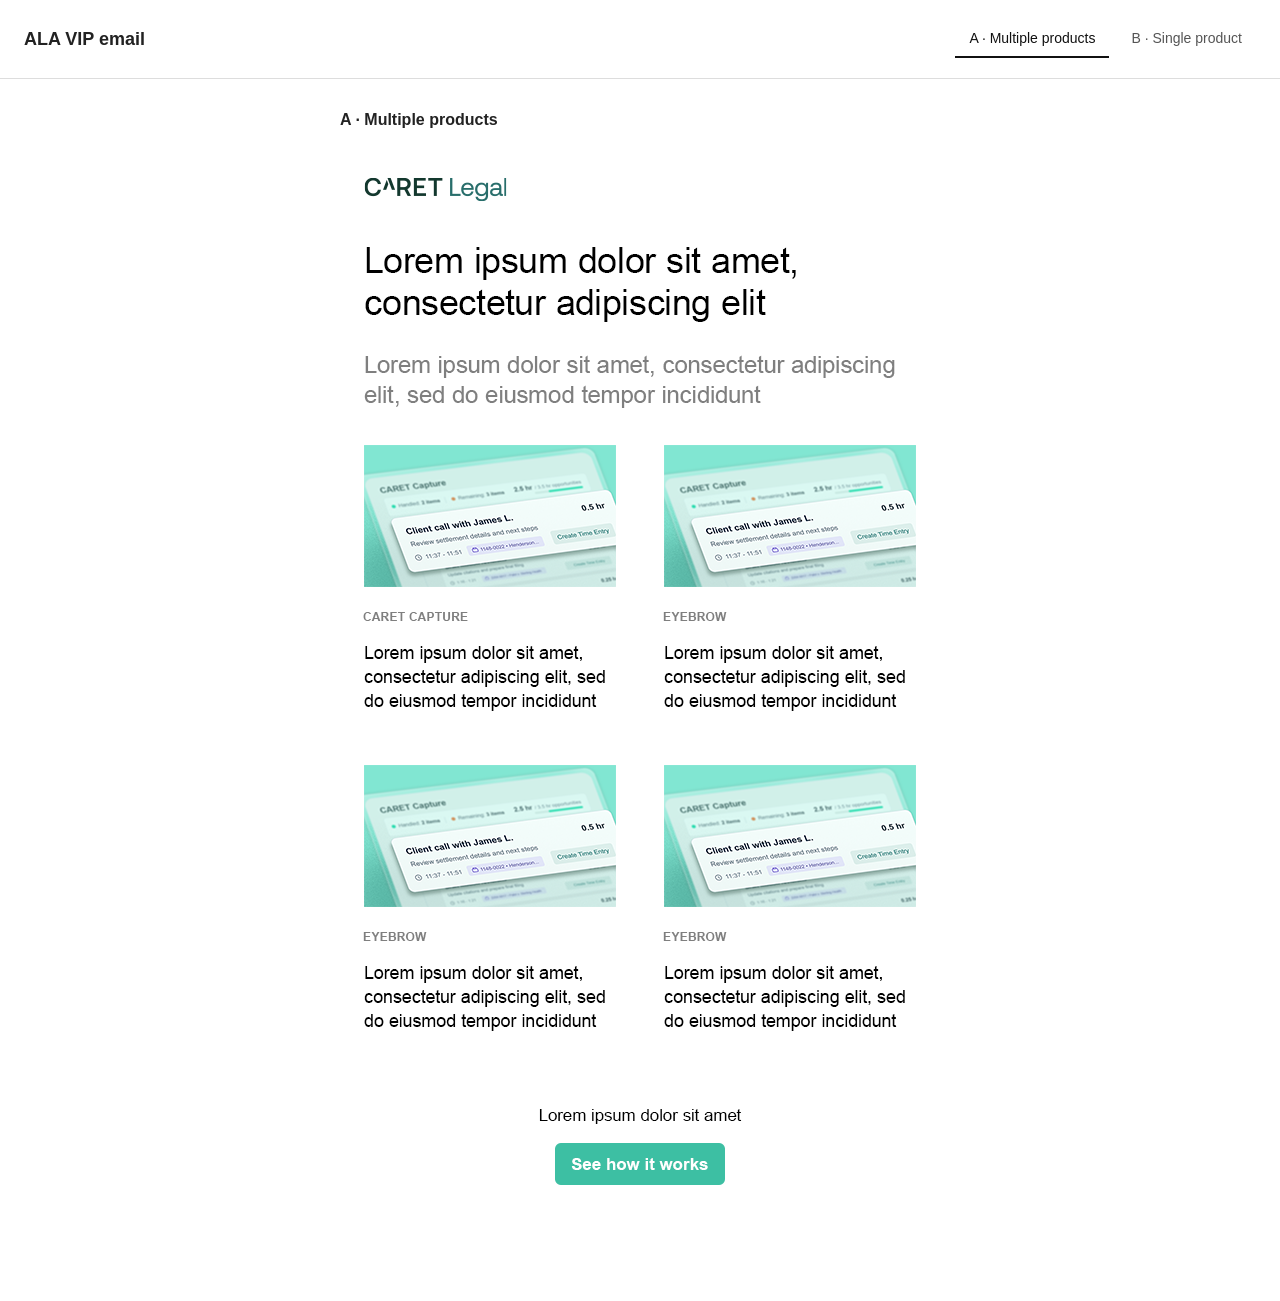
==== index.html @ 4cff4d51 "Add files via upload" ====
<!doctype html>
<html lang="en">
<head>
<meta charset="utf-8"><meta name="viewport" content="width=device-width, initial-scale=1">
<title>ALA VIP email review</title>
<meta name="description" content="ALA VIP email mockups: multiple products and single product.">
<link rel="icon" type="image/svg+xml" href="data:image/svg+xml,%3Csvg xmlns='http://www.w3.org/2000/svg' viewBox='0 0 32 32'%3E%3Crect x='3' y='7' width='26' height='18' rx='2' fill='white' stroke='%23222' stroke-width='2'/%3E%3Cpath d='m4 8 12 10L28 8' fill='none' stroke='%23222' stroke-width='2'/%3E%3C/svg%3E">
<link rel="stylesheet" href="styles.css?v=1">
</head>
<body>
<header><h1>ALA VIP email</h1><nav aria-label="Email mockups"><a href="#a" aria-current="page">A · Multiple products</a><a href="#b">B · Single product</a></nav></header>
<main><figure id="a"><figcaption>A · Multiple products</figcaption><img src="images/multiple-products-v1.png" width="600" height="1100" alt="ALA VIP email mockup A featuring multiple products"></figure><figure id="b" hidden><figcaption>B · Single product</figcaption><img src="images/single-product-v1.png" width="600" height="790" alt="ALA VIP email mockup B featuring a single product"></figure></main>
<script src="script.js?v=1"></script>
</body></html>
---- styles.css ----
*{box-sizing:border-box}body{margin:0;background:#fff;color:#222;font-family:Arial,Helvetica,sans-serif}header{border-bottom:1px solid #ddd;padding:20px 24px;display:flex;align-items:center;justify-content:space-between;gap:20px;flex-wrap:wrap}h1{font-size:18px;margin:0;font-weight:600}nav{display:flex;gap:8px;flex-wrap:wrap}nav a{display:inline-block;padding:10px 14px;color:#555;text-decoration:none;border-bottom:2px solid transparent;font-size:14px}nav a[aria-current=page]{color:#111;border-bottom-color:#111}nav a:focus-visible{outline:2px solid #222;outline-offset:3px}main{padding:32px 20px 48px}figure{margin:0 auto;max-width:600px}img{display:block;width:100%;height:auto}figcaption{font-size:16px;font-weight:600;margin:0 0 24px}figure[hidden]{display:none}@media(max-width:600px){header{padding:16px}nav a{padding:10px 8px}main{padding:24px 12px}}
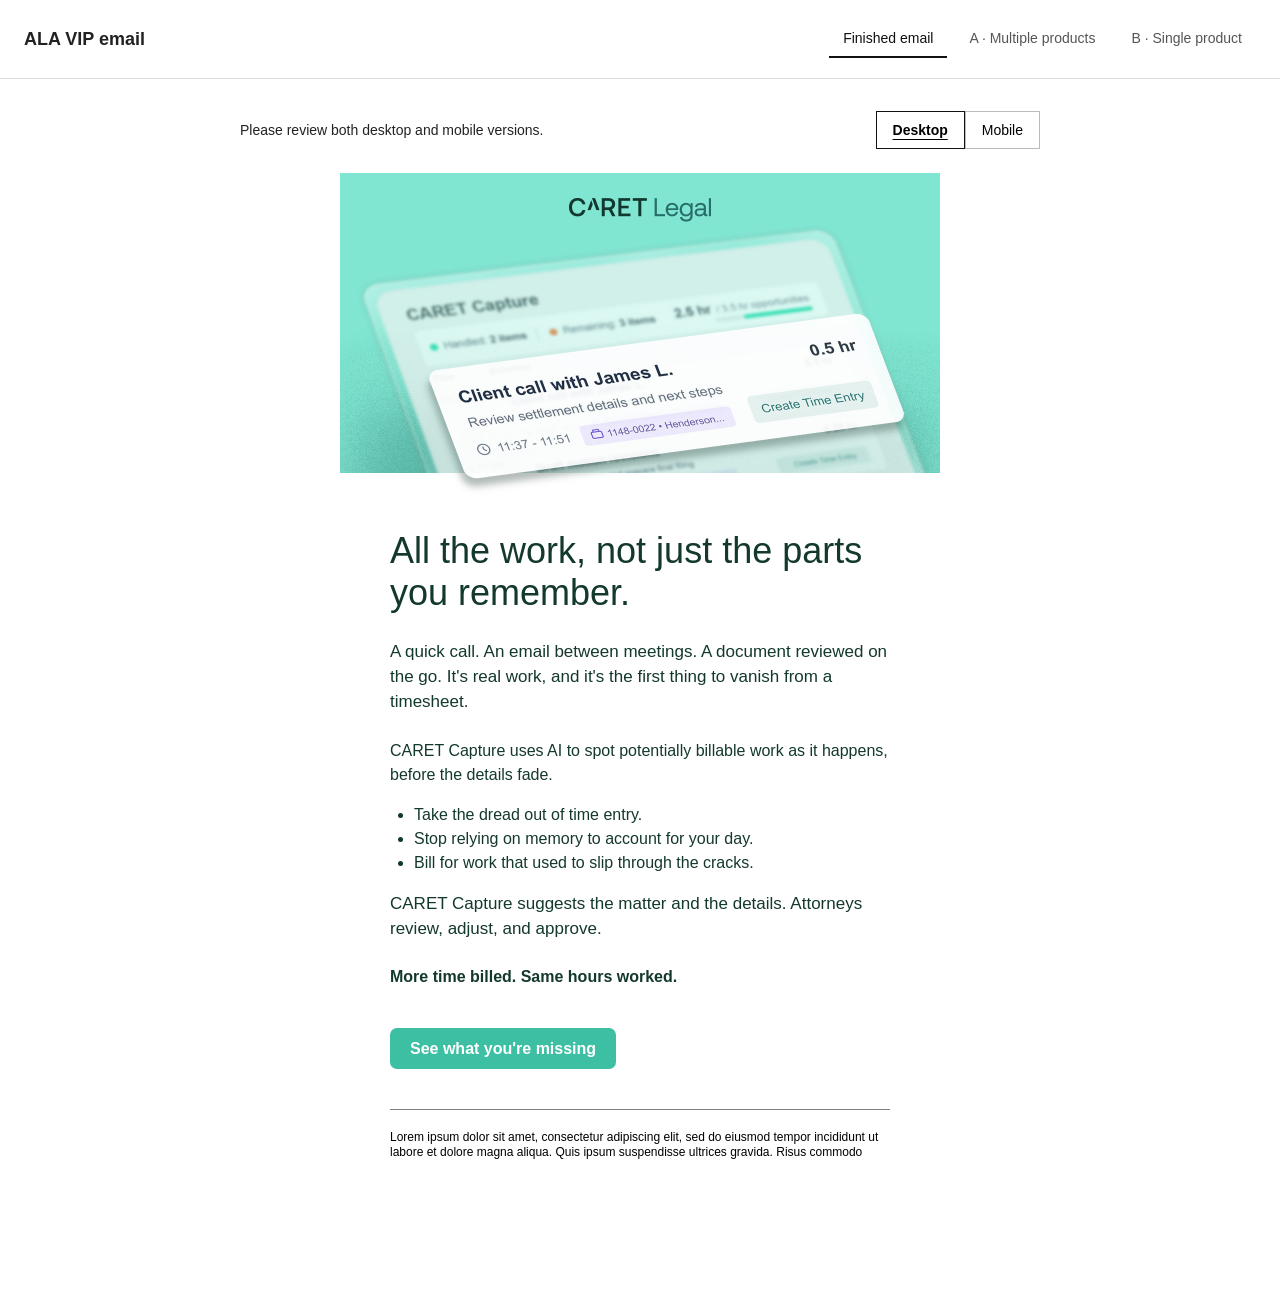
==== commit 8383dd5b: "Add files via upload" ====
--- a/index.html
+++ b/index.html
@@ -5,10 +5,10 @@
 <title>ALA VIP email review</title>
 <meta name="description" content="ALA VIP email mockups: multiple products and single product.">
 <link rel="icon" type="image/svg+xml" href="data:image/svg+xml,%3Csvg xmlns='http://www.w3.org/2000/svg' viewBox='0 0 32 32'%3E%3Crect x='3' y='7' width='26' height='18' rx='2' fill='white' stroke='%23222' stroke-width='2'/%3E%3Cpath d='m4 8 12 10L28 8' fill='none' stroke='%23222' stroke-width='2'/%3E%3C/svg%3E">
-<link rel="stylesheet" href="styles.css?v=1">
+<link rel="stylesheet" href="styles.css?v=2">
 </head>
 <body>
-<header><h1>ALA VIP email</h1><nav aria-label="Email mockups"><a href="#a" aria-current="page">A · Multiple products</a><a href="#b">B · Single product</a></nav></header>
-<main><figure id="a"><figcaption>A · Multiple products</figcaption><img src="images/multiple-products-v1.png" width="600" height="1100" alt="ALA VIP email mockup A featuring multiple products"></figure><figure id="b" hidden><figcaption>B · Single product</figcaption><img src="images/single-product-v1.png" width="600" height="790" alt="ALA VIP email mockup B featuring a single product"></figure></main>
-<script src="script.js?v=1"></script>
+<header><h1>ALA VIP email</h1><nav aria-label="Email mockups"><a href="#finished" aria-current="page">Finished email</a><a href="#a">A · Multiple products</a><a href="#b">B · Single product</a></nav></header>
+<main><section id="finished" data-view><div class="preview-controls"><p>Please review both desktop and mobile versions.</p><div role="group" aria-label="Email preview size"><button type="button" data-size="800" aria-pressed="true">Desktop</button><button type="button" data-size="480" aria-pressed="false">Mobile</button></div></div><div class="frame-scroll"><iframe id="email-preview" src="email/capture-v1.html" title="Finished ALA VIP email — desktop preview" style="width:800px" sandbox="allow-same-origin"></iframe></div></section><figure id="a" data-view hidden><figcaption>A · Multiple products</figcaption><img src="images/multiple-products-v1.png" width="600" height="1100" alt="ALA VIP email mockup A featuring multiple products"></figure><figure id="b" data-view hidden><figcaption>B · Single product</figcaption><img src="images/single-product-v1.png" width="600" height="790" alt="ALA VIP email mockup B featuring a single product"></figure></main>
+<script src="script.js?v=2"></script>
 </body></html>
--- a/styles.css
+++ b/styles.css
@@ -1 +1,2 @@
-*{box-sizing:border-box}body{margin:0;background:#fff;color:#222;font-family:Arial,Helvetica,sans-serif}header{border-bottom:1px solid #ddd;padding:20px 24px;display:flex;align-items:center;justify-content:space-between;gap:20px;flex-wrap:wrap}h1{font-size:18px;margin:0;font-weight:600}nav{display:flex;gap:8px;flex-wrap:wrap}nav a{display:inline-block;padding:10px 14px;color:#555;text-decoration:none;border-bottom:2px solid transparent;font-size:14px}nav a[aria-current=page]{color:#111;border-bottom-color:#111}nav a:focus-visible{outline:2px solid #222;outline-offset:3px}main{padding:32px 20px 48px}figure{margin:0 auto;max-width:600px}img{display:block;width:100%;height:auto}figcaption{font-size:16px;font-weight:600;margin:0 0 24px}figure[hidden]{display:none}@media(max-width:600px){header{padding:16px}nav a{padding:10px 8px}main{padding:24px 12px}}+*{box-sizing:border-box}body{margin:0;background:#fff;color:#222;font-family:Arial,Helvetica,sans-serif}header{border-bottom:1px solid #ddd;padding:20px 24px;display:flex;align-items:center;justify-content:space-between;gap:20px;flex-wrap:wrap}h1{font-size:18px;margin:0;font-weight:600}nav{display:flex;gap:8px;flex-wrap:wrap}nav a{display:inline-block;padding:10px 14px;color:#555;text-decoration:none;border-bottom:2px solid transparent;font-size:14px}nav a[aria-current=page]{color:#111;border-bottom-color:#111}nav a:focus-visible{outline:2px solid #222;outline-offset:3px}main{padding:32px 20px 48px}figure{margin:0 auto;max-width:600px}img{display:block;width:100%;height:auto}figcaption{font-size:16px;font-weight:600;margin:0 0 24px}figure[hidden]{display:none}@media(max-width:600px){header{padding:16px}nav a{padding:10px 8px}main{padding:24px 12px}}
+[data-view][hidden]{display:none}.preview-controls{max-width:800px;margin:0 auto 24px;display:flex;justify-content:space-between;align-items:center;gap:16px;flex-wrap:wrap}.preview-controls p{font-size:14px;margin:0}.preview-controls button{font:inherit;font-size:14px;background:white;border:1px solid #bbb;padding:10px 16px;cursor:pointer}.preview-controls button[aria-pressed="true"]{border-color:#111;font-weight:bold;text-decoration:underline;text-underline-offset:4px}.frame-scroll{overflow-x:auto}iframe{display:block;margin:0 auto;border:0;height:1100px;max-width:none}button:focus-visible{outline:2px solid #111;outline-offset:3px}
